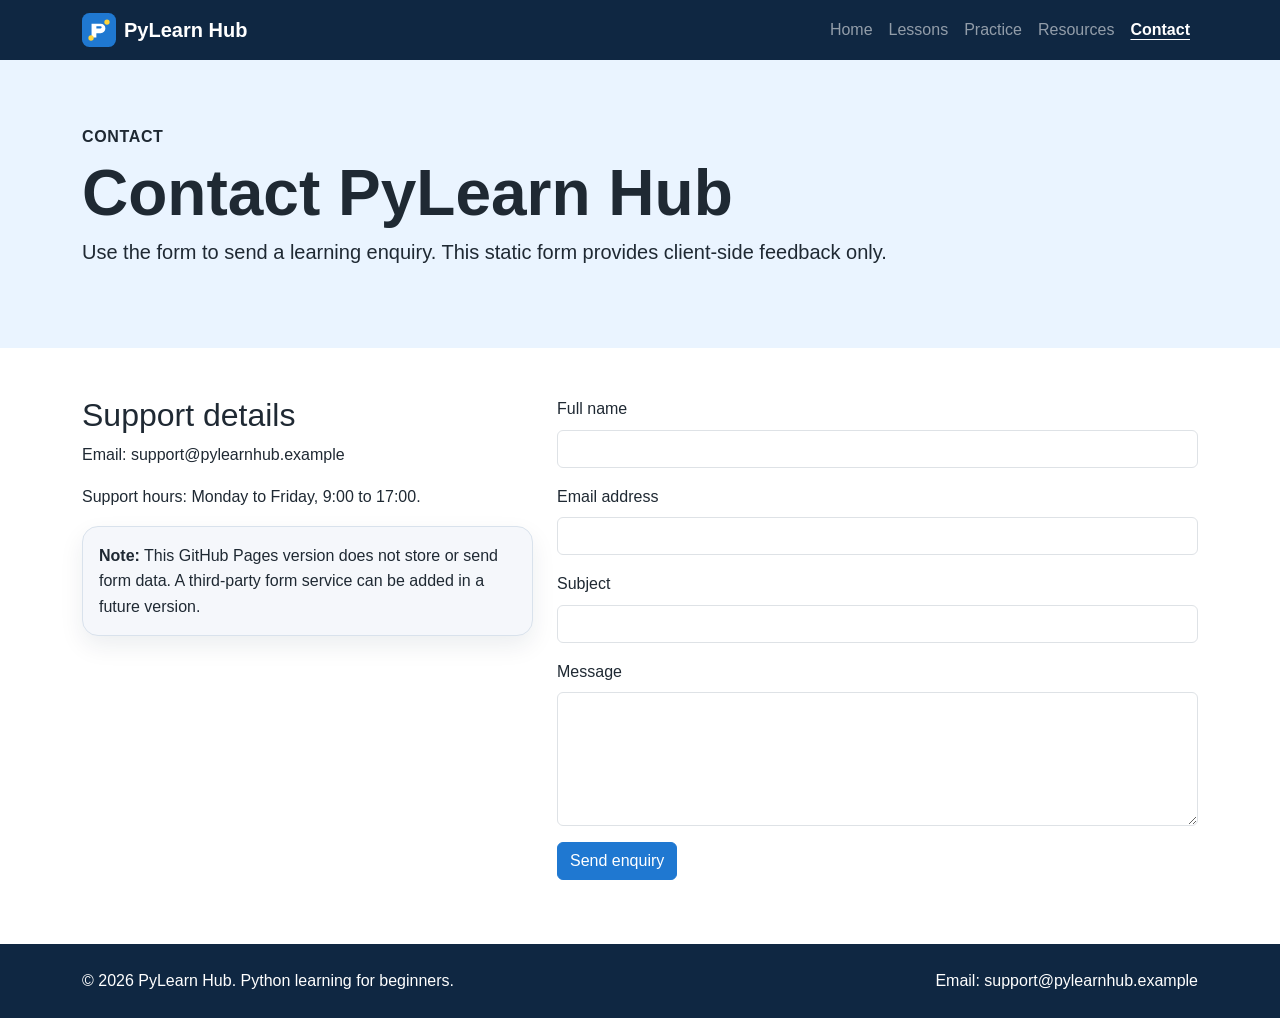
==== contact.html @ 19f52d25 "Add files via upload" ====
<!DOCTYPE html>
<html lang="en">
<head>
    <meta charset="UTF-8">
    <meta name="viewport" content="width=device-width, initial-scale=1.0">
    <meta name="description" content="PyLearn Hub is a static Python learning website for beginner programming learners.">
    <title>Contact | PyLearn Hub</title>
    <link href="https://cdn.jsdelivr.net/npm/bootstrap@5.3.3/dist/css/bootstrap.min.css" rel="stylesheet">
    <link rel="stylesheet" href="css/style.css">
</head>
<body>
    <a class="skip-link" href="#main-content">Skip to main content</a>
    <header>
        <nav class="navbar navbar-expand-lg navbar-dark bg-navy" aria-label="Main navigation">
            <div class="container">
                <a class="navbar-brand d-flex align-items-center gap-2" href="index.html">
                    <img src="images/logo.svg" alt="" width="34" height="34">
                    <span>PyLearn Hub</span>
                </a>
                <button class="navbar-toggler" type="button" data-bs-toggle="collapse" data-bs-target="#mainNavbar" aria-controls="mainNavbar" aria-expanded="false" aria-label="Toggle navigation">
                    <span class="navbar-toggler-icon"></span>
                </button>
                <div class="collapse navbar-collapse" id="mainNavbar">
                    <ul class="navbar-nav ms-auto mb-2 mb-lg-0">
                        <li class="nav-item"><a class="nav-link "  href="index.html">Home</a></li>
<li class="nav-item"><a class="nav-link "  href="lessons.html">Lessons</a></li>
<li class="nav-item"><a class="nav-link "  href="practice.html">Practice</a></li>
<li class="nav-item"><a class="nav-link "  href="resources.html">Resources</a></li>
<li class="nav-item"><a class="nav-link active" aria-current="page" href="contact.html">Contact</a></li>
                    </ul>
                </div>
            </div>
        </nav>
    </header>

    <main id="main-content">
        <section class="page-header">
            <div class="container">
                <p class="eyebrow">Contact</p>
                <h1>Contact PyLearn Hub</h1>
                <p class="lead">Use the form to send a learning enquiry. This static form provides client-side feedback only.</p>
            </div>
        </section>

        <section class="container my-5">
            <div class="row g-4">
                <div class="col-lg-5">
                    <h2>Support details</h2>
                    <p>Email: support@pylearnhub.example</p>
                    <p>Support hours: Monday to Friday, 9:00 to 17:00.</p>
                    <div class="notice">
                        <strong>Note:</strong> This GitHub Pages version does not store or send form data. A third-party form service can be added in a future version.
                    </div>
                </div>
                <div class="col-lg-7">
                    <form id="contactForm" class="needs-validation" novalidate>
                        <div class="mb-3">
                            <label for="name" class="form-label">Full name</label>
                            <input type="text" id="name" name="name" class="form-control" required>
                            <div class="invalid-feedback">Please enter your full name.</div>
                        </div>
                        <div class="mb-3">
                            <label for="email" class="form-label">Email address</label>
                            <input type="email" id="email" name="email" class="form-control" required>
                            <div class="invalid-feedback">Please enter a valid email address.</div>
                        </div>
                        <div class="mb-3">
                            <label for="subject" class="form-label">Subject</label>
                            <input type="text" id="subject" name="subject" class="form-control" required>
                            <div class="invalid-feedback">Please enter a subject.</div>
                        </div>
                        <div class="mb-3">
                            <label for="message" class="form-label">Message</label>
                            <textarea id="message" name="message" class="form-control" rows="5" required></textarea>
                            <div class="invalid-feedback">Please enter your message.</div>
                        </div>
                        <button class="btn btn-primary" type="submit">Send enquiry</button>
                    </form>
                    <p id="formMessage" class="feedback mt-3" role="status"></p>
                </div>
            </div>
        </section>
    </main>

    <footer class="footer bg-navy text-white py-4 mt-5">
        <div class="container d-md-flex justify-content-between align-items-center gap-3">
            <p class="mb-2 mb-md-0">&copy; 2026 PyLearn Hub. Python learning for beginners.</p>
            <p class="mb-0">Email: support@pylearnhub.example</p>
        </div>
    </footer>

    <script src="https://cdn.jsdelivr.net/npm/bootstrap@5.3.3/dist/js/bootstrap.bundle.min.js"></script>
    <script src="js/script.js"></script>
</body>
</html>
---- css/style.css ----
/* PyLearn Hub static website styles */
:root {
    --navy: #0f2742;
    --blue: #1f78d1;
    --light-blue: #eaf4ff;
    --light: #f5f7fb;
    --green: #2f7d32;
    --text: #1f2933;
    --muted: #52616b;
    --white: #ffffff;
}

* {
    box-sizing: border-box;
}

body {
    margin: 0;
    font-family: Arial, Helvetica, sans-serif;
    line-height: 1.6;
    color: var(--text);
    background: var(--white);
}

.skip-link {
    position: absolute;
    left: -999px;
    top: 0;
    background: var(--blue);
    color: var(--white);
    padding: 0.75rem 1rem;
    z-index: 999;
}

.skip-link:focus {
    left: 0;
}

.bg-navy {
    background-color: var(--navy);
}

.navbar-brand {
    font-weight: 700;
}

.nav-link.active {
    font-weight: 700;
    text-decoration: underline;
    text-underline-offset: 0.25rem;
}

.hero {
    background: linear-gradient(135deg, var(--navy), #16456f);
    color: var(--white);
    padding: 5rem 0;
}

.hero h1,
.page-header h1 {
    font-size: clamp(2.25rem, 5vw, 4rem);
    line-height: 1.1;
    font-weight: 800;
}

.hero-image {
    max-height: 360px;
}

.page-header {
    background: var(--light-blue);
    padding: 4rem 0;
}

.eyebrow {
    margin-bottom: 0.5rem;
    font-weight: 700;
    letter-spacing: 0.04em;
    text-transform: uppercase;
}

.text-blue {
    color: var(--blue);
}

.section-heading {
    max-width: 720px;
    margin-bottom: 1.5rem;
}

.feature-card,
.lesson-card,
.resource-card,
.quiz-card,
.callout,
.notice {
    border: 1px solid #d9e2ec;
    border-radius: 1rem;
    background: var(--white);
    box-shadow: 0 10px 24px rgba(15, 39, 66, 0.08);
}

.feature-card,
.lesson-card,
.resource-card,
.quiz-card,
.callout {
    padding: 1.5rem;
}

.feature-card h3,
.lesson-card h3 {
    margin-top: 1rem;
    font-size: 1.25rem;
}

.callout {
    background: var(--navy);
    color: var(--white);
}

.callout.light {
    background: var(--light);
    color: var(--text);
}

.code-box {
    background: #111827;
    color: #f9fafb;
    border-radius: 1rem;
    padding: 1.5rem;
    overflow-x: auto;
}

.task-list li {
    margin-bottom: 0.75rem;
}

.feedback {
    font-weight: 700;
}

.feedback.success {
    color: var(--green);
}

.feedback.error {
    color: #b00020;
}

.notice {
    background: var(--light);
    padding: 1rem;
}

.btn-primary {
    background-color: var(--blue);
    border-color: var(--blue);
}

.btn-primary:hover,
.btn-primary:focus {
    background-color: #155fa7;
    border-color: #155fa7;
}

a:focus,
button:focus,
input:focus,
textarea:focus {
    outline: 3px solid #ffbf47;
    outline-offset: 2px;
}

caption {
    caption-side: top;
    font-weight: 700;
    color: var(--muted);
}

.footer a {
    color: var(--white);
}

@media (max-width: 768px) {
    .hero,
    .page-header {
        padding: 3rem 0;
        text-align: center;
    }

    .hero .d-flex {
        align-items: center;
    }
}
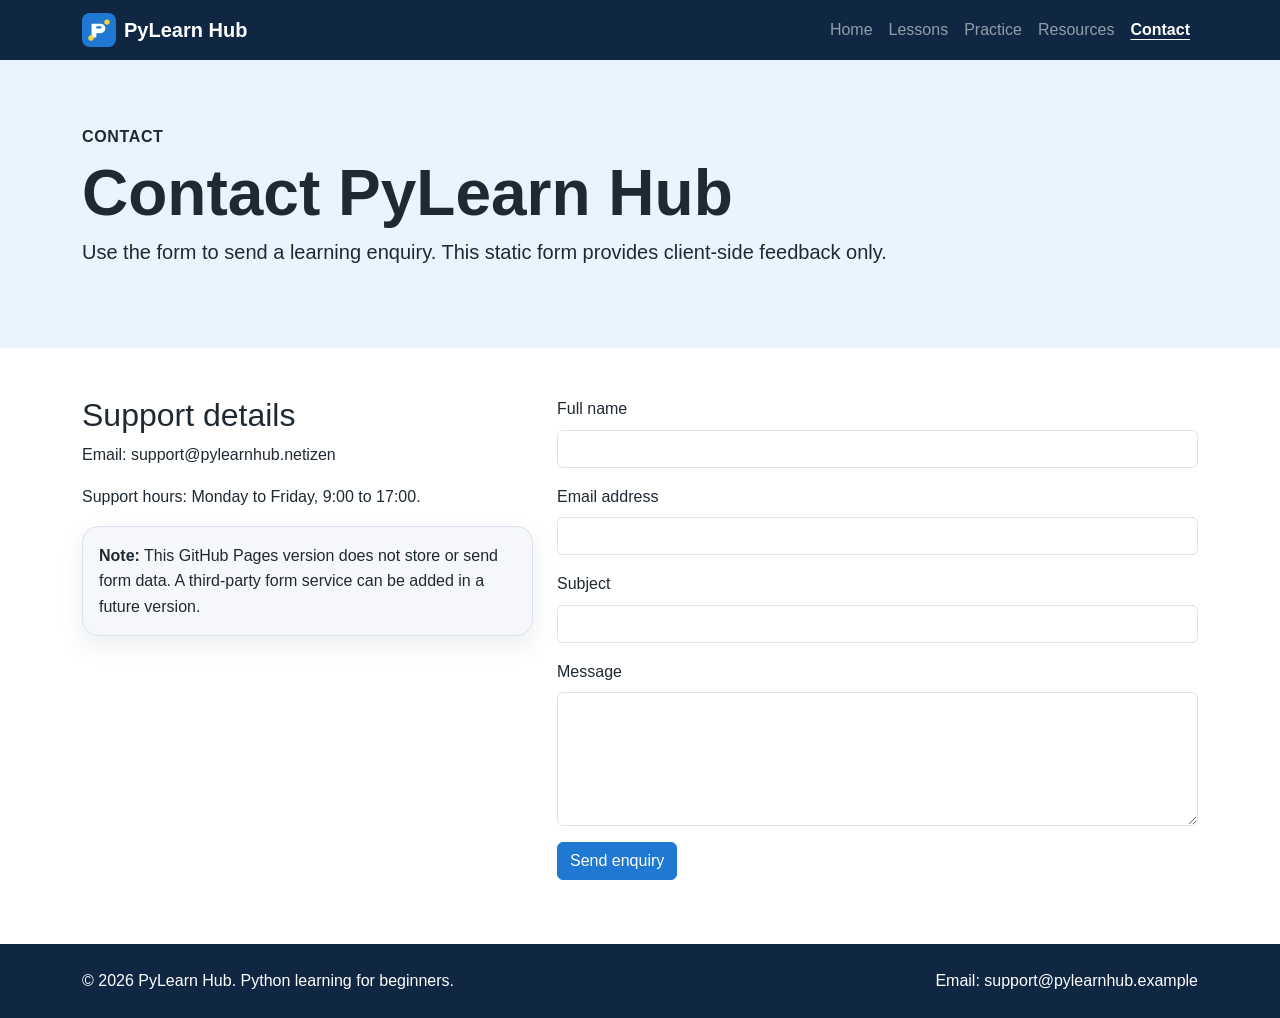
==== commit 2b4d88e4: "Update contact.html" ====
--- a/contact.html
+++ b/contact.html
@@ -46,7 +46,7 @@
             <div class="row g-4">
                 <div class="col-lg-5">
                     <h2>Support details</h2>
-                    <p>Email: support@pylearnhub.example</p>
+                    <p>Email: support@pylearnhub.netizen</p>
                     <p>Support hours: Monday to Friday, 9:00 to 17:00.</p>
                     <div class="notice">
                         <strong>Note:</strong> This GitHub Pages version does not store or send form data. A third-party form service can be added in a future version.
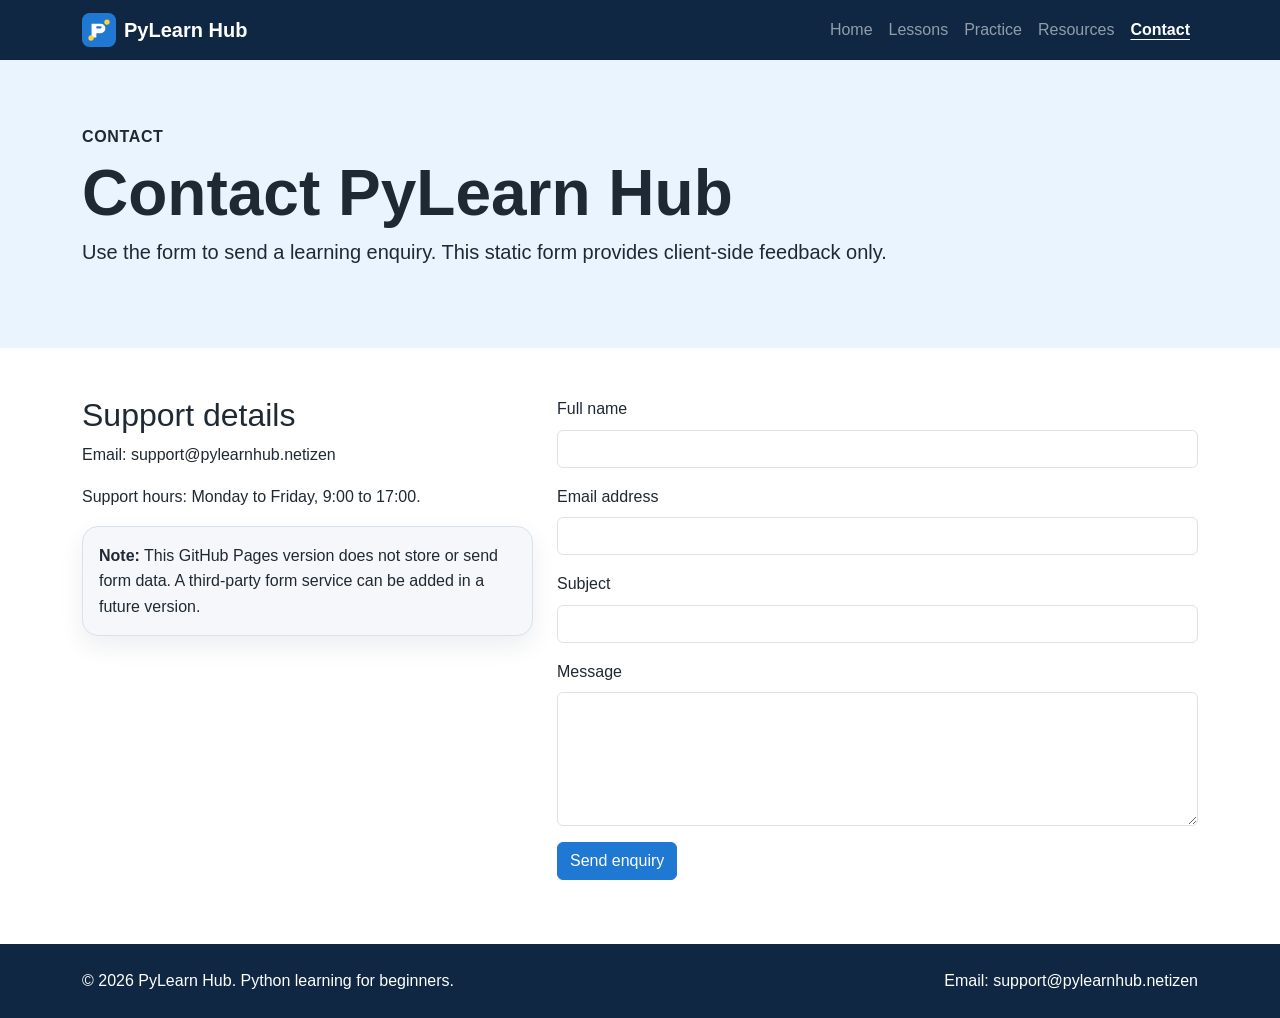
==== commit 690239f1: "Update contact.html" ====
--- a/contact.html
+++ b/contact.html
@@ -85,7 +85,7 @@
     <footer class="footer bg-navy text-white py-4 mt-5">
         <div class="container d-md-flex justify-content-between align-items-center gap-3">
             <p class="mb-2 mb-md-0">&copy; 2026 PyLearn Hub. Python learning for beginners.</p>
-            <p class="mb-0">Email: support@pylearnhub.example</p>
+            <p class="mb-0">Email: support@pylearnhub.netizen</p>
         </div>
     </footer>
 
